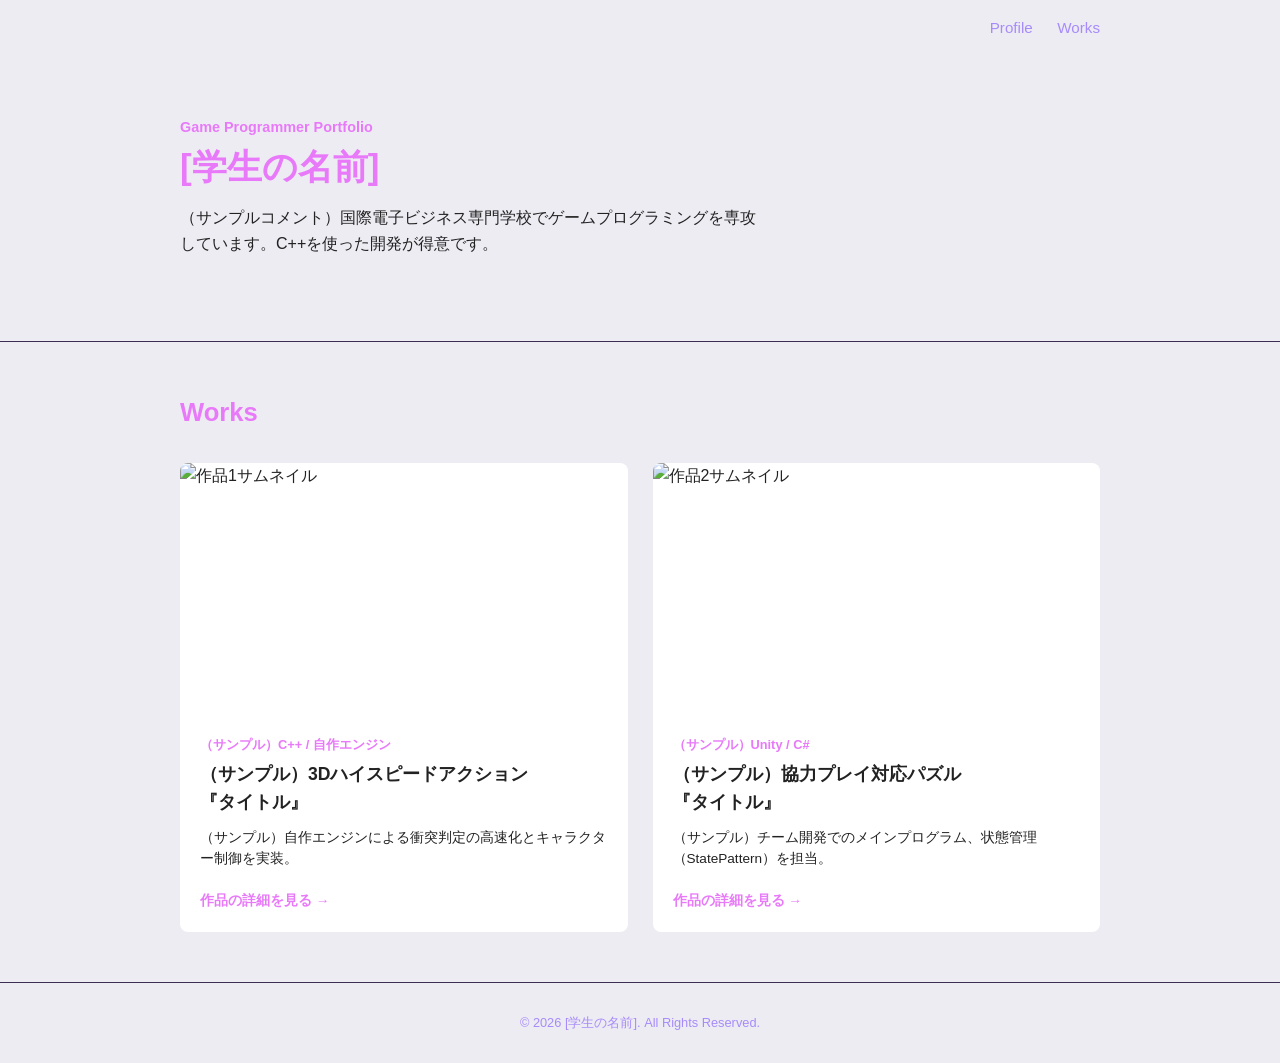
==== index.html @ 6060f46e "Add files via upload" ====
<!DOCTYPE html>
<html lang="ja">
<head>
  <meta charset="UTF-8">
  <meta name="viewport" content="width=device-width, initial-scale=1.0">
  <title>PORTFOLIO | [学生の名前]</title>
  <link rel="stylesheet" href="style.css">
</head>
<body>

  <!-- ヘッダー / 簡易ナビ -->
  <header class="header">
    <div class="container header-inner">
      <nav class="nav">
        <a href="#profile">Profile</a>
        <a href="#works">Works</a>
      </nav>
    </div>
  </header>

  <!-- メインビジュアル / プロフィールへの導線 -->
  <section id="profile" class="hero-section">
    <div class="container">
      <p class="sub-title">Game Programmer Portfolio</p>
      <h2>[学生の名前]</h2>
      <p class="hero-bio">（サンプルコメント）国際電子ビジネス専門学校でゲームプログラミングを専攻<br>しています。C++を使った開発が得意です。</p>
    </div>
  </section>

  <!-- 作品一覧（各作品の個別ページへ飛ばす） -->
  <section id="works" class="section">
    <div class="container">
      <h2>Works</h2>
      <div class="works-grid">

        <!-- 作品1 -->
        <article class="works-card">
          <div class="thumbnail">
            <img src="" alt="作品1サムネイル">
          </div>
          <div class="works-body">
            <span class="tag">（サンプル）C++ / 自作エンジン</span>
            <h3>（サンプル）3Dハイスピードアクション<br>『タイトル』</h3>
            <p>（サンプル）自作エンジンによる衝突判定の高速化とキャラクター制御を実装。</p>
            <a href="projects/project1.html" class="btn-link">作品の詳細を見る &rarr;</a>
          </div>
        </article>

        <!-- 作品2 -->
        <article class="works-card">
          <div class="thumbnail">
            <img src="" alt="作品2サムネイル">
          </div>
          <div class="works-body">
            <span class="tag">（サンプル）Unity / C#</span>
            <h3>（サンプル）協力プレイ対応パズル<br>『タイトル』</h3>
            <p>（サンプル）チーム開発でのメインプログラム、状態管理（StatePattern）を担当。</p>

            <a href="projects/project2.html" class="btn-link">作品の詳細を見る &rarr;</a>
          </div>
        </article>

      </div>
    </div>
  </section>

  <footer class="footer">
    <div class="container">
      <p>&copy; 2026 [学生の名前]. All Rights Reserved.</p>
    </div>
  </footer>

</body>
</html>
---- style.css ----
@charset "UTF-8";

/* グローバル変数設定 */
:root {
  --bg-color: #edecf3;      /* 全体の背景色 */
  --card-bg: #ffffff;       /* カードやパネルの背景色 */
  --text-main: #222222;     /* メイン文字色 */
  --text-sub: #a78bfa;      /* サブ文字色 */
  --accent-color: #e879f9;  /* アクセントカラー */
  --border-color: #3b2d54;  /* 枠線・区切り線の色 */
  --max-width: 960px;         /* 画面の最大横幅 */
}

/* CSSの初期化（意図しないずれを防ぐため） */
* {
  box-sizing: border-box;
  margin: 0;
  padding: 0;
}

body {
  font-family: -apple-system, BlinkMacSystemFont, "Segoe UI", Roboto, Arial, sans-serif;
  background-color: var(--bg-color);
  color: var(--text-main);
  line-height: 1.6;
}

.container {
  max-width: var(--max-width);
  margin: 0 auto;
  padding: 0 20px;
}

.container h2 {
 color: var(--accent-color);
}

/* ヘッダー */
.header {
  position: sticky;        /* スクロールしても上部に固定される */
  top: 0;                  /* 画面の一番上 */
  background-color: var(--bg-color); /* 背景色をつけて透け防止 */
  z-index: 100;            /* 他の要素より前面に表示 */
  padding: 15px 0;
}

/* ナビゲーションを右寄せにする */
.nav {
  text-align: right;       /* 右側に寄せる */
}

/* リンク同士の間隔と見た目 */
.nav a {
  color: var(--text-sub);
  text-decoration: none;
  margin-left: 20px;       /* Profile と Works の間に間隔を作る */
  font-size: 0.95rem;
}

.nav a:hover {
  color: var(--accent-color); /* マウスを乗せた時にテーマカラーにする */
}

/* スクロール移動をヌルッとスムーズにするおまじない */
html {
  scroll-behavior: smooth;
}

/* メインビジュアル */
.hero-section {
  padding: 60px 0;
  border-bottom: 1px solid var(--border-color);
}

.sub-title {
  color: var(--accent-color);
  font-size: 0.9rem;
  font-weight: 600;
}

.hero-section h2 {
  font-size: 2.2rem;
  margin-bottom: 10px;
}

.hero-bio {
  color: var(--text-main);
  max-width: 600px;
  margin-bottom: 25px;
}

/* ボタン */
.btn {
  display: inline-block;
  padding: 10px 20px;
  font-size: 0.9rem;
  text-decoration: none;
  border-radius: 6px;
  transition: opacity 0.2s;
}

.btn-primary {
  background-color: var(--accent-color);
  color: #000;
  font-weight: 600;
}

.btn:hover {
  opacity: 0.85;
}

/* セクション */
.section {
  padding: 50px 0;
}

.section h2 {
  font-size: 1.6rem;
  margin-bottom: 30px;
}

/* 作品カードグリッド */
.works-grid {
  display: grid;
  grid-template-columns: repeat(auto-fit, minmax(280px, 1fr));
  gap: 25px;
}

.works-card {
  background-color: var(--card-bg);
  border-radius: 8px;
  overflow: hidden;
  display: flex;
  flex-direction: column;
}

.thumbnail img {
  width: 100%;
  aspect-ratio: 16 / 9;
  object-fit: cover;
  display: block;
}

.works-body {
  padding: 20px;
  display: flex;
  flex-direction: column;
  flex-grow: 1;
}

.tag {
  font-size: 0.8rem;
  color: var(--accent-color);
  font-weight: 600;
}

.works-body h3 {
  font-size: 1.1rem;
  margin: 5px 0 10px;
}

.works-body p {
  color: var(--text-main);
  font-size: 0.85rem;
  margin-bottom: 20px;
  flex-grow: 1;
}

.btn-link {
  color: var(--accent-color);
  text-decoration: none;
  font-size: 0.85rem;
  font-weight: 600;
}

.btn-link:hover {
  text-decoration: underline;
}

.footer {
  padding: 30px 0;
  text-align: center;
  color: var(--text-sub);
  font-size: 0.8rem;
  border-top: 1px solid var(--border-color);
}
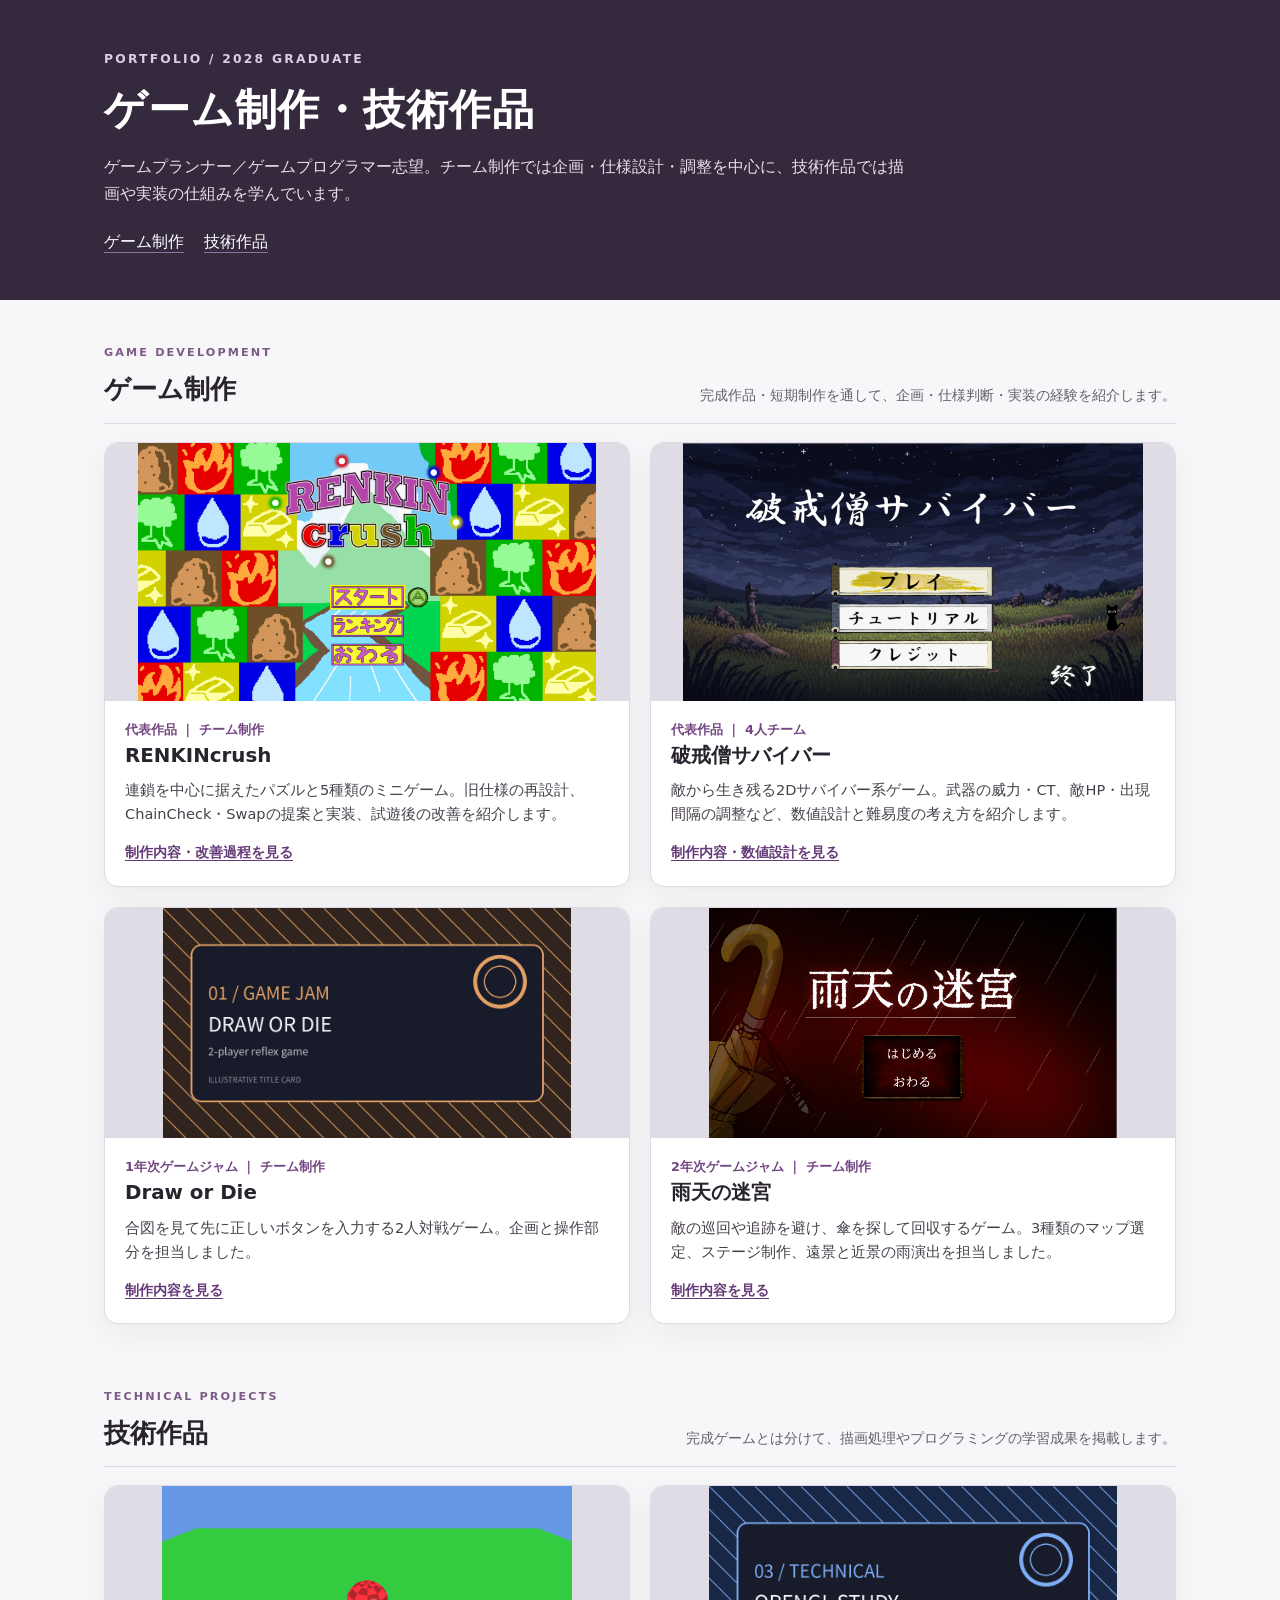
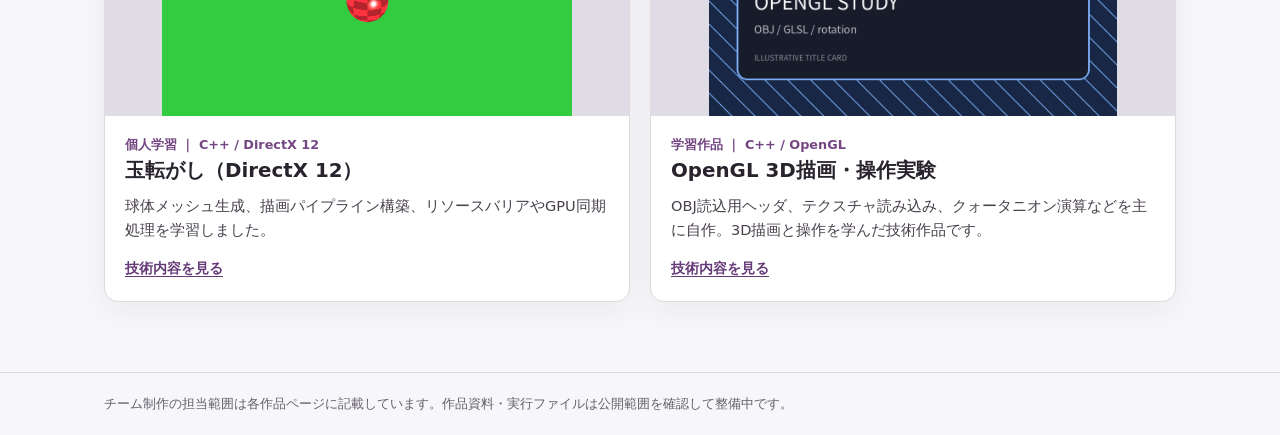
==== commit b0b0805e: "ポートフォリオ更新テスト" ====
--- a/index.html
+++ b/index.html
@@ -1,74 +1,24 @@
-<!DOCTYPE html>
-<html lang="ja">
-<head>
-  <meta charset="UTF-8">
-  <meta name="viewport" content="width=device-width, initial-scale=1.0">
-  <title>PORTFOLIO | [学生の名前]</title>
-  <link rel="stylesheet" href="style.css">
-</head>
-<body>
-
-  <!-- ヘッダー / 簡易ナビ -->
-  <header class="header">
-    <div class="container header-inner">
-      <nav class="nav">
-        <a href="#profile">Profile</a>
-        <a href="#works">Works</a>
-      </nav>
-    </div>
-  </header>
-
-  <!-- メインビジュアル / プロフィールへの導線 -->
-  <section id="profile" class="hero-section">
-    <div class="container">
-      <p class="sub-title">Game Programmer Portfolio</p>
-      <h2>[学生の名前]</h2>
-      <p class="hero-bio">（サンプルコメント）国際電子ビジネス専門学校でゲームプログラミングを専攻<br>しています。C++を使った開発が得意です。</p>
-    </div>
-  </section>
-
-  <!-- 作品一覧（各作品の個別ページへ飛ばす） -->
-  <section id="works" class="section">
-    <div class="container">
-      <h2>Works</h2>
-      <div class="works-grid">
-
-        <!-- 作品1 -->
-        <article class="works-card">
-          <div class="thumbnail">
-            <img src="" alt="作品1サムネイル">
-          </div>
-          <div class="works-body">
-            <span class="tag">（サンプル）C++ / 自作エンジン</span>
-            <h3>（サンプル）3Dハイスピードアクション<br>『タイトル』</h3>
-            <p>（サンプル）自作エンジンによる衝突判定の高速化とキャラクター制御を実装。</p>
-            <a href="projects/project1.html" class="btn-link">作品の詳細を見る &rarr;</a>
-          </div>
-        </article>
-
-        <!-- 作品2 -->
-        <article class="works-card">
-          <div class="thumbnail">
-            <img src="" alt="作品2サムネイル">
-          </div>
-          <div class="works-body">
-            <span class="tag">（サンプル）Unity / C#</span>
-            <h3>（サンプル）協力プレイ対応パズル<br>『タイトル』</h3>
-            <p>（サンプル）チーム開発でのメインプログラム、状態管理（StatePattern）を担当。</p>
-
-            <a href="projects/project2.html" class="btn-link">作品の詳細を見る &rarr;</a>
-          </div>
-        </article>
-
-      </div>
-    </div>
-  </section>
-
-  <footer class="footer">
-    <div class="container">
-      <p>&copy; 2026 [学生の名前]. All Rights Reserved.</p>
-    </div>
-  </footer>
-
-</body>
-</html>+<!DOCTYPE html>
+
+<html lang="ja"><head><meta charset="utf-8"/><meta content="width=device-width,initial-scale=1" name="viewport"/>
+<meta content="ゲーム制作と技術学習のポートフォリオ。企画・仕様改善、数値設計、短期チーム開発、3D描画技術の学習記録。" name="description"/>
+<title>Portfolio | ゲーム制作・技術作品</title><link href="css/toppage.css" rel="stylesheet"/></head>
+<body>
+<header class="hero"><div class="wrap"><p class="kicker">PORTFOLIO / 2028 GRADUATE</p><h1>ゲーム制作・技術作品</h1>
+<p>ゲームプランナー／ゲームプログラマー志望。チーム制作では企画・仕様設計・調整を中心に、技術作品では描画や実装の仕組みを学んでいます。</p>
+<nav aria-label="ページ内リンク" class="nav"><a href="#games">ゲーム制作</a><a href="#technical">技術作品</a></nav></div></header>
+<main class="wrap">
+<section class="section" id="games"><div class="section-head"><div><p class="eyebrow">GAME DEVELOPMENT</p><h2>ゲーム制作</h2></div><p class="section-descr">完成作品・短期制作を通して、企画・仕様判断・実装の経験を紹介します。</p></div>
+<div class="cards">
+<article class="work featured"><a class="visual" href="site/renkincrush.html"><img alt="RENKINcrush タイトル画面" src="images/renkincrush/renkincrush_title.png"/></a><div class="work-body"><p class="meta">代表作品 ｜ チーム制作</p><h3>RENKINcrush</h3><p>連鎖を中心に据えたパズルと5種類のミニゲーム。旧仕様の再設計、ChainCheck・Swapの提案と実装、試遊後の改善を紹介します。</p><a href="site/renkincrush.html">制作内容・改善過程を見る</a></div></article>
+<article class="work featured"><a class="visual" href="site/work2_01.html"><img alt="破戒僧サバイバーの画面" src="images/work2_01/タイトル画面.png"/></a><div class="work-body"><p class="meta">代表作品 ｜ 4人チーム</p><h3>破戒僧サバイバー</h3><p>敵から生き残る2Dサバイバー系ゲーム。武器の威力・CT、敵HP・出現間隔の調整など、数値設計と難易度の考え方を紹介します。</p><a href="site/work2_01.html">制作内容・数値設計を見る</a></div></article>
+<article class="work"><a class="visual" href="site/draw_or_die.html"><img alt="Draw or Die。実際のゲーム画面ではなく作品名を示す仮サムネイル" src="images/placeholders/draw_or_die.png"/></a><div class="work-body"><p class="meta">1年次ゲームジャム ｜ チーム制作</p><h3>Draw or Die</h3><p>合図を見て先に正しいボタンを入力する2人対戦ゲーム。企画と操作部分を担当しました。</p><a href="site/draw_or_die.html">制作内容を見る</a></div></article>
+<article class="work"><a class="visual" href="site/gamejam_teamk.html"><img alt="雨天の迷宮のタイトル画面用画像" src="images/gamejam_teamk/title.png"/></a><div class="work-body"><p class="meta">2年次ゲームジャム ｜ チーム制作</p><h3>雨天の迷宮</h3><p>敵の巡回や追跡を避け、傘を探して回収するゲーム。3種類のマップ選定、ステージ制作、遠景と近景の雨演出を担当しました。</p><a href="site/gamejam_teamk.html">制作内容を見る</a></div></article>
+</div></section>
+<section class="section" id="technical"><div class="section-head"><div><p class="eyebrow">TECHNICAL PROJECTS</p><h2>技術作品</h2></div><p class="section-descr">完成ゲームとは分けて、描画処理やプログラミングの学習成果を掲載します。</p></div>
+<div class="cards">
+<article class="work"><a class="visual" href="site/work2_02.html"><img alt="DirectX 12による玉転がしの実際の画面" src="images/work2_02/玉転がし.png"/></a><div class="work-body"><p class="meta">個人学習 ｜ C++ / DirectX 12</p><h3>玉転がし（DirectX 12）</h3><p>球体メッシュ生成、描画パイプライン構築、リソースバリアやGPU同期処理を学習しました。</p><a href="site/work2_02.html">技術内容を見る</a></div></article>
+<article class="work"><a class="visual" href="site/opengl.html"><img alt="OpenGL学習作品。実際の描画画面ではなく内容を示す仮サムネイル" src="images/placeholders/opengl.png"/></a><div class="work-body"><p class="meta">学習作品 ｜ C++ / OpenGL</p><h3>OpenGL 3D描画・操作実験</h3><p>OBJ読込用ヘッダ、テクスチャ読み込み、クォータニオン演算などを主に自作。3D描画と操作を学んだ技術作品です。</p><a href="site/opengl.html">技術内容を見る</a></div></article>
+</div></section>
+</main><footer class="footer"><div class="wrap">チーム制作の担当範囲は各作品ページに記載しています。作品資料・実行ファイルは公開範囲を確認して整備中です。</div></footer>
+</body></html>
--- a/css/toppage.css
+++ b/css/toppage.css
@@ -0,0 +1,3 @@
+@charset "UTF-8";
+:root{--text:#28232d;--muted:#65606c;--accent:#653a78;--line:#ded9e2;--bg:#f7f6f8;--surface:white;--shadow:0 10px 30px rgba(39,31,47,.055)}
+*{box-sizing:border-box}html{scroll-behavior:smooth}body{margin:0;color:var(--text);background:var(--bg);font-family:system-ui,-apple-system,"Hiragino Kaku Gothic ProN","Yu Gothic",Meiryo,sans-serif;line-height:1.65}a{color:var(--accent)}a:focus-visible{outline:3px solid #b586da;outline-offset:3px}.wrap{max-width:1120px;margin:auto;padding-left:24px;padding-right:24px}.hero{background:#35293d;color:white;padding:49px 0 45px}.kicker{font-size:.77rem;font-weight:700;letter-spacing:.18em;color:#dfcbe8;margin:0 0 6px}.hero h1{font-size:clamp(1.8rem,4vw,2.65rem);letter-spacing:.02em;margin:0 0 9px}.hero p:not(.kicker){max-width:800px;margin:0;color:#e6dfe9}.nav{display:flex;gap:20px;margin-top:22px}.nav a{color:white;text-decoration:underline;text-decoration-color:#8f739c;text-underline-offset:5px}.section{padding-top:44px;padding-bottom:20px;scroll-margin-top:12px}.section-head{display:flex;align-items:end;justify-content:space-between;gap:24px;margin-bottom:18px;border-bottom:1px solid var(--line);padding-bottom:12px}.section-head .eyebrow{font-size:.7rem;font-weight:700;letter-spacing:.19em;color:#7b5a86;margin:0 0 4px}.section-head h2{font-size:1.65rem;margin:0}.section-head .section-descr{font-size:.9rem;color:var(--muted);max-width:490px;margin:0 0 3px}.cards{display:grid;grid-template-columns:repeat(2,minmax(0,1fr));gap:20px}.work{overflow:hidden;background:var(--surface);border:1px solid var(--line);border-radius:14px;box-shadow:var(--shadow)}.visual{display:block;background:#dfdce5;height:230px;overflow:hidden}.visual img{height:100%;width:100%;object-fit:contain;display:block}.featured .visual{height:258px}.work-body{padding:18px 20px 20px}.meta{color:#744783;font-size:.8rem;font-weight:700;margin:0 0 3px}.work h3{font-size:1.24rem;line-height:1.35;margin:0 0 9px}.work-body p:not(.meta){font-size:.91rem;margin:0 0 13px;color:#48414c}.work-body a{font-size:.88rem;font-weight:700;text-underline-offset:3px}.footer{margin-top:50px;padding:20px 0;border-top:1px solid var(--line);font-size:.82rem;color:var(--muted)}@media(max-width:730px){.wrap{padding-left:16px;padding-right:16px}.hero{padding:32px 0 30px}.section{padding-top:35px}.section-head{display:block}.section-head .section-descr{margin-top:10px}.cards{grid-template-columns:1fr;gap:15px}.visual,.featured .visual{height:auto;aspect-ratio:16/9}.work-body{padding:15px 17px 17px}}
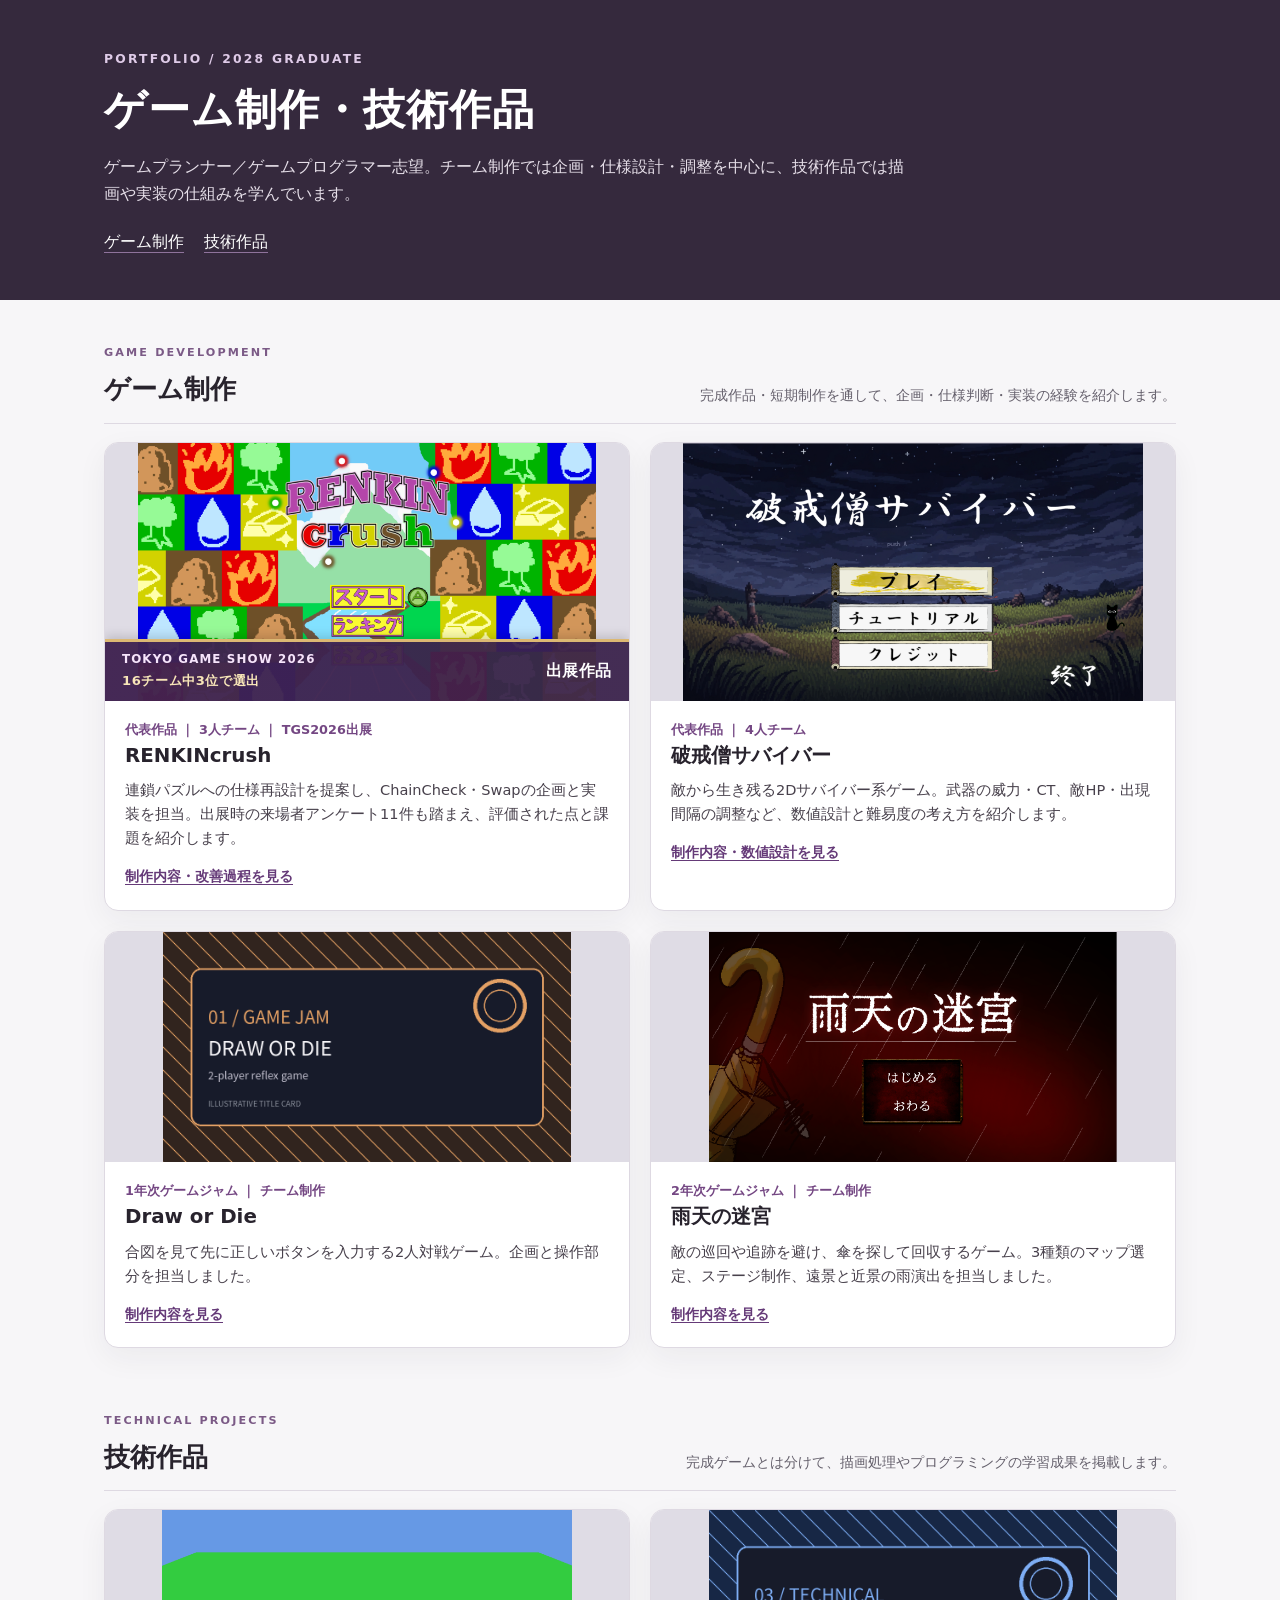
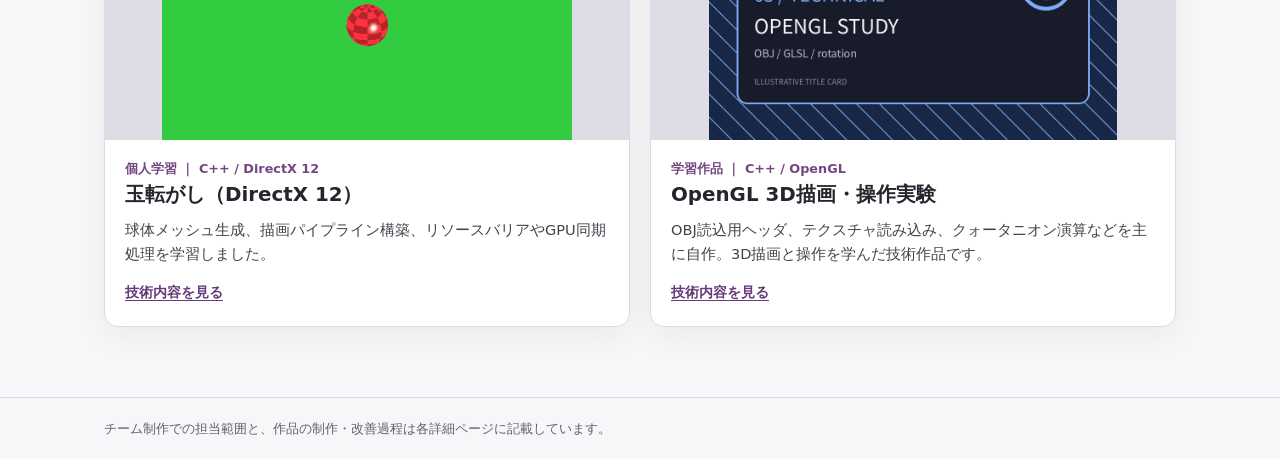
==== commit 6038c610: "更新" ====
--- a/index.html
+++ b/index.html
@@ -10,7 +10,7 @@
 <main class="wrap">
 <section class="section" id="games"><div class="section-head"><div><p class="eyebrow">GAME DEVELOPMENT</p><h2>ゲーム制作</h2></div><p class="section-descr">完成作品・短期制作を通して、企画・仕様判断・実装の経験を紹介します。</p></div>
 <div class="cards">
-<article class="work featured"><a class="visual" href="site/renkincrush.html"><img alt="RENKINcrush タイトル画面" src="images/renkincrush/renkincrush_title.png"/></a><div class="work-body"><p class="meta">代表作品 ｜ チーム制作</p><h3>RENKINcrush</h3><p>連鎖を中心に据えたパズルと5種類のミニゲーム。旧仕様の再設計、ChainCheck・Swapの提案と実装、試遊後の改善を紹介します。</p><a href="site/renkincrush.html">制作内容・改善過程を見る</a></div></article>
+<article class="work featured"><a class="visual" href="site/renkincrush.html"><img alt="RENKINcrush タイトル画面" src="images/renkincrush/renkincrush_title.png"/><span class="tgs-obi"><span class="tgs-obi-en">TOKYO GAME SHOW 2026<small class="tgs-obi-sub">16チーム中3位で選出</small></span><strong>出展作品</strong></span></a><div class="work-body"><p class="meta">代表作品 ｜ 3人チーム ｜ TGS2026出展</p><h3>RENKINcrush</h3><p>連鎖パズルへの仕様再設計を提案し、ChainCheck・Swapの企画と実装を担当。出展時の来場者アンケート11件も踏まえ、評価された点と課題を紹介します。</p><a href="site/renkincrush.html">制作内容・改善過程を見る</a></div></article>
 <article class="work featured"><a class="visual" href="site/work2_01.html"><img alt="破戒僧サバイバーの画面" src="images/work2_01/タイトル画面.png"/></a><div class="work-body"><p class="meta">代表作品 ｜ 4人チーム</p><h3>破戒僧サバイバー</h3><p>敵から生き残る2Dサバイバー系ゲーム。武器の威力・CT、敵HP・出現間隔の調整など、数値設計と難易度の考え方を紹介します。</p><a href="site/work2_01.html">制作内容・数値設計を見る</a></div></article>
 <article class="work"><a class="visual" href="site/draw_or_die.html"><img alt="Draw or Die。実際のゲーム画面ではなく作品名を示す仮サムネイル" src="images/placeholders/draw_or_die.png"/></a><div class="work-body"><p class="meta">1年次ゲームジャム ｜ チーム制作</p><h3>Draw or Die</h3><p>合図を見て先に正しいボタンを入力する2人対戦ゲーム。企画と操作部分を担当しました。</p><a href="site/draw_or_die.html">制作内容を見る</a></div></article>
 <article class="work"><a class="visual" href="site/gamejam_teamk.html"><img alt="雨天の迷宮のタイトル画面用画像" src="images/gamejam_teamk/title.png"/></a><div class="work-body"><p class="meta">2年次ゲームジャム ｜ チーム制作</p><h3>雨天の迷宮</h3><p>敵の巡回や追跡を避け、傘を探して回収するゲーム。3種類のマップ選定、ステージ制作、遠景と近景の雨演出を担当しました。</p><a href="site/gamejam_teamk.html">制作内容を見る</a></div></article>
@@ -20,5 +20,5 @@
 <article class="work"><a class="visual" href="site/work2_02.html"><img alt="DirectX 12による玉転がしの実際の画面" src="images/work2_02/玉転がし.png"/></a><div class="work-body"><p class="meta">個人学習 ｜ C++ / DirectX 12</p><h3>玉転がし（DirectX 12）</h3><p>球体メッシュ生成、描画パイプライン構築、リソースバリアやGPU同期処理を学習しました。</p><a href="site/work2_02.html">技術内容を見る</a></div></article>
 <article class="work"><a class="visual" href="site/opengl.html"><img alt="OpenGL学習作品。実際の描画画面ではなく内容を示す仮サムネイル" src="images/placeholders/opengl.png"/></a><div class="work-body"><p class="meta">学習作品 ｜ C++ / OpenGL</p><h3>OpenGL 3D描画・操作実験</h3><p>OBJ読込用ヘッダ、テクスチャ読み込み、クォータニオン演算などを主に自作。3D描画と操作を学んだ技術作品です。</p><a href="site/opengl.html">技術内容を見る</a></div></article>
 </div></section>
-</main><footer class="footer"><div class="wrap">チーム制作の担当範囲は各作品ページに記載しています。作品資料・実行ファイルは公開範囲を確認して整備中です。</div></footer>
+</main><footer class="footer"><div class="wrap">チーム制作での担当範囲と、作品の制作・改善過程は各詳細ページに記載しています。</div></footer>
 </body></html>
--- a/css/toppage.css
+++ b/css/toppage.css
@@ -1,3 +1,15 @@
 @charset "UTF-8";
 :root{--text:#28232d;--muted:#65606c;--accent:#653a78;--line:#ded9e2;--bg:#f7f6f8;--surface:white;--shadow:0 10px 30px rgba(39,31,47,.055)}
 *{box-sizing:border-box}html{scroll-behavior:smooth}body{margin:0;color:var(--text);background:var(--bg);font-family:system-ui,-apple-system,"Hiragino Kaku Gothic ProN","Yu Gothic",Meiryo,sans-serif;line-height:1.65}a{color:var(--accent)}a:focus-visible{outline:3px solid #b586da;outline-offset:3px}.wrap{max-width:1120px;margin:auto;padding-left:24px;padding-right:24px}.hero{background:#35293d;color:white;padding:49px 0 45px}.kicker{font-size:.77rem;font-weight:700;letter-spacing:.18em;color:#dfcbe8;margin:0 0 6px}.hero h1{font-size:clamp(1.8rem,4vw,2.65rem);letter-spacing:.02em;margin:0 0 9px}.hero p:not(.kicker){max-width:800px;margin:0;color:#e6dfe9}.nav{display:flex;gap:20px;margin-top:22px}.nav a{color:white;text-decoration:underline;text-decoration-color:#8f739c;text-underline-offset:5px}.section{padding-top:44px;padding-bottom:20px;scroll-margin-top:12px}.section-head{display:flex;align-items:end;justify-content:space-between;gap:24px;margin-bottom:18px;border-bottom:1px solid var(--line);padding-bottom:12px}.section-head .eyebrow{font-size:.7rem;font-weight:700;letter-spacing:.19em;color:#7b5a86;margin:0 0 4px}.section-head h2{font-size:1.65rem;margin:0}.section-head .section-descr{font-size:.9rem;color:var(--muted);max-width:490px;margin:0 0 3px}.cards{display:grid;grid-template-columns:repeat(2,minmax(0,1fr));gap:20px}.work{overflow:hidden;background:var(--surface);border:1px solid var(--line);border-radius:14px;box-shadow:var(--shadow)}.visual{display:block;background:#dfdce5;height:230px;overflow:hidden}.visual img{height:100%;width:100%;object-fit:contain;display:block}.featured .visual{height:258px}.work-body{padding:18px 20px 20px}.meta{color:#744783;font-size:.8rem;font-weight:700;margin:0 0 3px}.work h3{font-size:1.24rem;line-height:1.35;margin:0 0 9px}.work-body p:not(.meta){font-size:.91rem;margin:0 0 13px;color:#48414c}.work-body a{font-size:.88rem;font-weight:700;text-underline-offset:3px}.footer{margin-top:50px;padding:20px 0;border-top:1px solid var(--line);font-size:.82rem;color:var(--muted)}@media(max-width:730px){.wrap{padding-left:16px;padding-right:16px}.hero{padding:32px 0 30px}.section{padding-top:35px}.section-head{display:block}.section-head .section-descr{margin-top:10px}.cards{grid-template-columns:1fr;gap:15px}.visual,.featured .visual{height:auto;aspect-ratio:16/9}.work-body{padding:15px 17px 17px}}
+
+/* TGS 2026 exhibit band: label is an event credit, not an award */
+.visual{position:relative}
+.tgs-obi{position:absolute;left:0;right:0;bottom:0;z-index:2;display:flex;align-items:center;justify-content:space-between;gap:12px;background:linear-gradient(90deg,rgba(64,35,81,.97),rgba(58,34,75,.94));color:#fff;border-top:3px solid #dcb873;padding:10px 17px 11px;box-shadow:0 -3px 10px rgba(0,0,0,.15);line-height:1.3}
+.tgs-obi-en{font-size:.74rem;letter-spacing:.095em;font-weight:700;color:#f6e4fb}
+.tgs-obi strong{font-size:.97rem;white-space:nowrap;letter-spacing:.04em}
+@media(max-width:470px){.tgs-obi{gap:6px;padding:7px 11px 8px}.tgs-obi-en{font-size:.58rem;letter-spacing:.04em}.tgs-obi strong{font-size:.76rem}}
+
+/* v14: concise screening fact inside the book-style TGS exhibition band */
+.tgs-obi-en{display:block}
+.tgs-obi-sub{display:block;font-size:.82rem;letter-spacing:.045em;margin-top:5px;color:#f8e6b8;font-weight:650}
+@media(max-width:470px){.tgs-obi-sub{font-size:.69rem;letter-spacing:0;margin-top:3px}.tgs-obi strong{font-size:.75rem}}
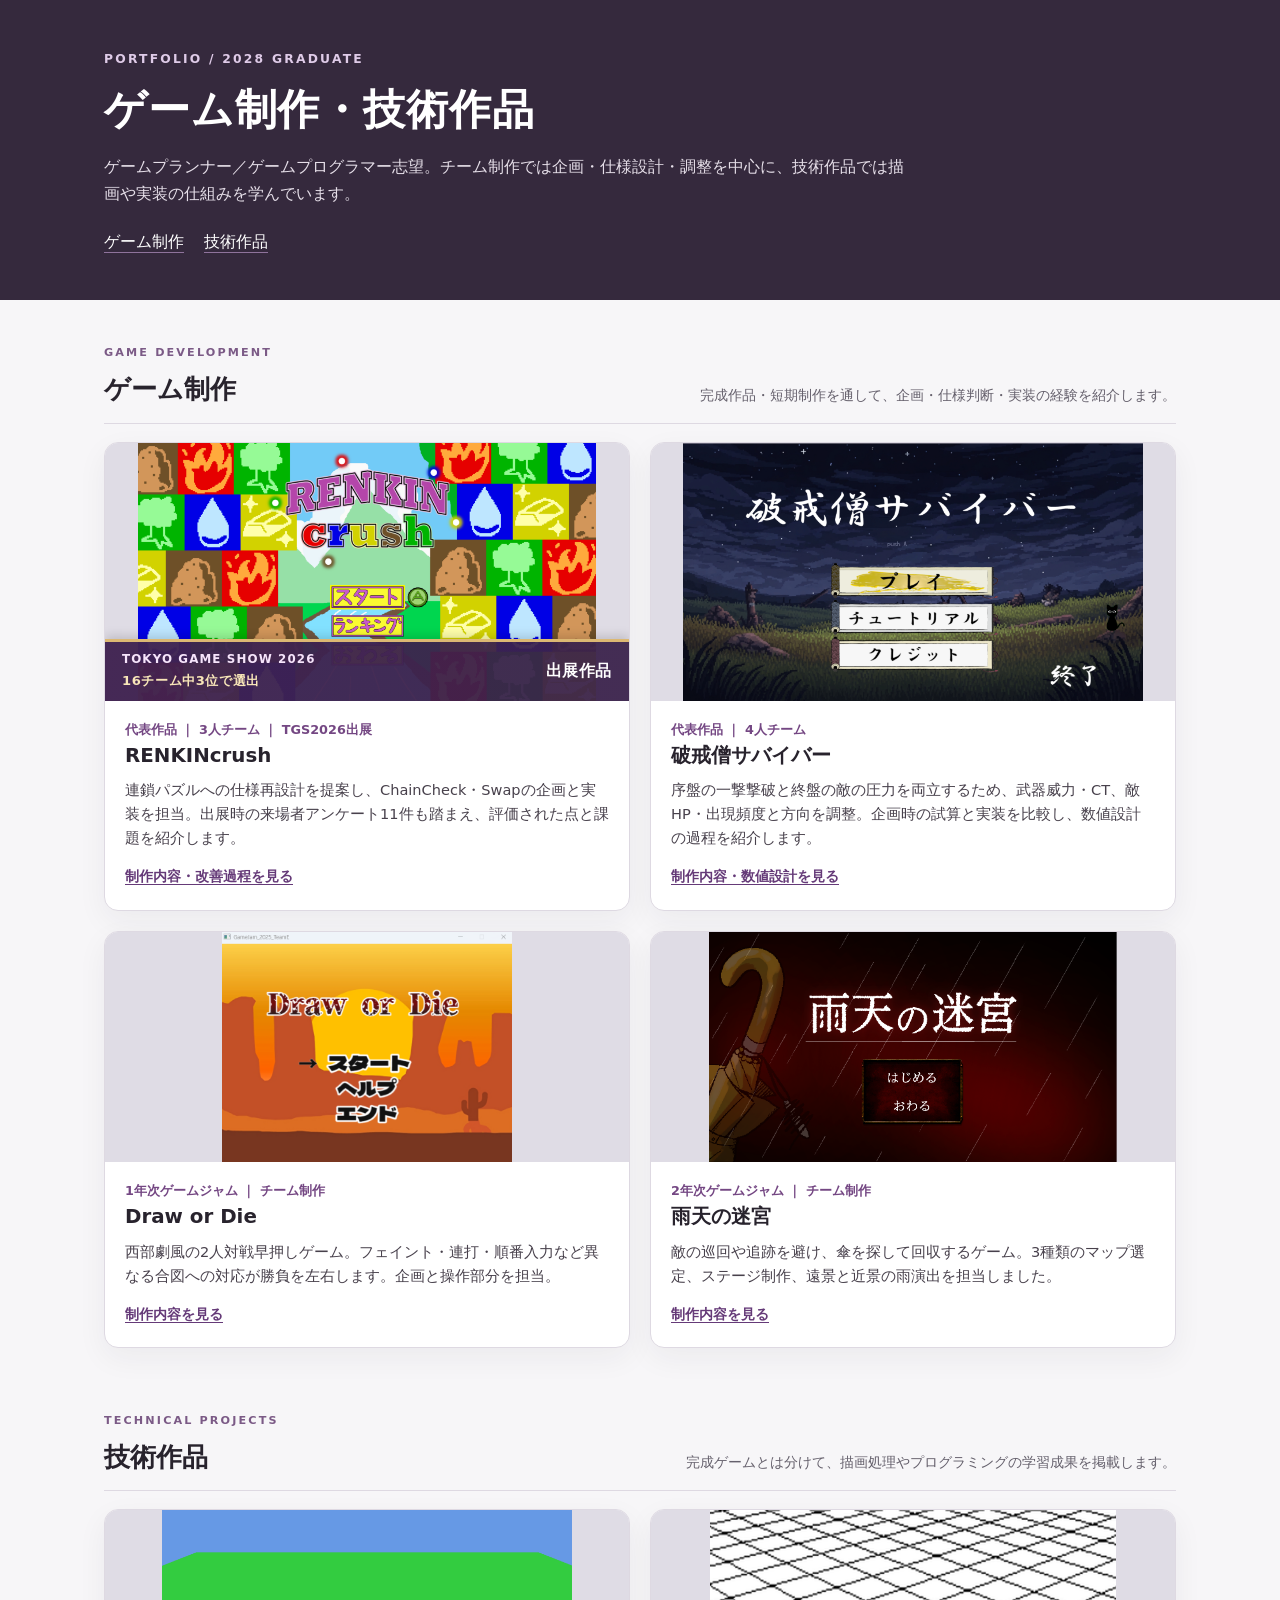
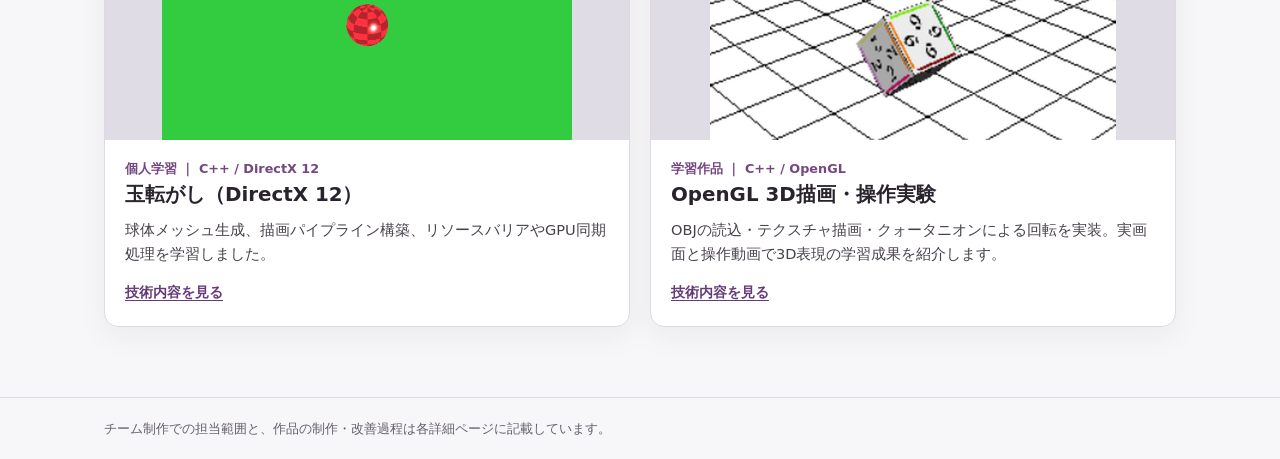
==== commit 787831ce: "更新" ====
--- a/index.html
+++ b/index.html
@@ -11,14 +11,14 @@
 <section class="section" id="games"><div class="section-head"><div><p class="eyebrow">GAME DEVELOPMENT</p><h2>ゲーム制作</h2></div><p class="section-descr">完成作品・短期制作を通して、企画・仕様判断・実装の経験を紹介します。</p></div>
 <div class="cards">
 <article class="work featured"><a class="visual" href="site/renkincrush.html"><img alt="RENKINcrush タイトル画面" src="images/renkincrush/renkincrush_title.png"/><span class="tgs-obi"><span class="tgs-obi-en">TOKYO GAME SHOW 2026<small class="tgs-obi-sub">16チーム中3位で選出</small></span><strong>出展作品</strong></span></a><div class="work-body"><p class="meta">代表作品 ｜ 3人チーム ｜ TGS2026出展</p><h3>RENKINcrush</h3><p>連鎖パズルへの仕様再設計を提案し、ChainCheck・Swapの企画と実装を担当。出展時の来場者アンケート11件も踏まえ、評価された点と課題を紹介します。</p><a href="site/renkincrush.html">制作内容・改善過程を見る</a></div></article>
-<article class="work featured"><a class="visual" href="site/work2_01.html"><img alt="破戒僧サバイバーの画面" src="images/work2_01/タイトル画面.png"/></a><div class="work-body"><p class="meta">代表作品 ｜ 4人チーム</p><h3>破戒僧サバイバー</h3><p>敵から生き残る2Dサバイバー系ゲーム。武器の威力・CT、敵HP・出現間隔の調整など、数値設計と難易度の考え方を紹介します。</p><a href="site/work2_01.html">制作内容・数値設計を見る</a></div></article>
-<article class="work"><a class="visual" href="site/draw_or_die.html"><img alt="Draw or Die。実際のゲーム画面ではなく作品名を示す仮サムネイル" src="images/placeholders/draw_or_die.png"/></a><div class="work-body"><p class="meta">1年次ゲームジャム ｜ チーム制作</p><h3>Draw or Die</h3><p>合図を見て先に正しいボタンを入力する2人対戦ゲーム。企画と操作部分を担当しました。</p><a href="site/draw_or_die.html">制作内容を見る</a></div></article>
+<article class="work featured"><a class="visual" href="site/work2_01.html"><img alt="破戒僧サバイバーの画面" src="images/work2_01/タイトル画面.png"/></a><div class="work-body"><p class="meta">代表作品 ｜ 4人チーム</p><h3>破戒僧サバイバー</h3><p>序盤の一撃撃破と終盤の敵の圧力を両立するため、武器威力・CT、敵HP・出現頻度と方向を調整。企画時の試算と実装を比較し、数値設計の過程を紹介します。</p><a href="site/work2_01.html">制作内容・数値設計を見る</a></div></article>
+<article class="work"><a class="visual" href="site/draw_or_die.html"><img alt="Draw or Dieの実際のタイトル画面。夕焼けの西部劇風背景に作品名とメニュー" src="images/draw_or_die/title.png"/></a><div class="work-body"><p class="meta">1年次ゲームジャム ｜ チーム制作</p><h3>Draw or Die</h3><p>西部劇風の2人対戦早押しゲーム。フェイント・連打・順番入力など異なる合図への対応が勝負を左右します。企画と操作部分を担当。</p><a href="site/draw_or_die.html">制作内容を見る</a></div></article>
 <article class="work"><a class="visual" href="site/gamejam_teamk.html"><img alt="雨天の迷宮のタイトル画面用画像" src="images/gamejam_teamk/title.png"/></a><div class="work-body"><p class="meta">2年次ゲームジャム ｜ チーム制作</p><h3>雨天の迷宮</h3><p>敵の巡回や追跡を避け、傘を探して回収するゲーム。3種類のマップ選定、ステージ制作、遠景と近景の雨演出を担当しました。</p><a href="site/gamejam_teamk.html">制作内容を見る</a></div></article>
 </div></section>
 <section class="section" id="technical"><div class="section-head"><div><p class="eyebrow">TECHNICAL PROJECTS</p><h2>技術作品</h2></div><p class="section-descr">完成ゲームとは分けて、描画処理やプログラミングの学習成果を掲載します。</p></div>
 <div class="cards">
 <article class="work"><a class="visual" href="site/work2_02.html"><img alt="DirectX 12による玉転がしの実際の画面" src="images/work2_02/玉転がし.png"/></a><div class="work-body"><p class="meta">個人学習 ｜ C++ / DirectX 12</p><h3>玉転がし（DirectX 12）</h3><p>球体メッシュ生成、描画パイプライン構築、リソースバリアやGPU同期処理を学習しました。</p><a href="site/work2_02.html">技術内容を見る</a></div></article>
-<article class="work"><a class="visual" href="site/opengl.html"><img alt="OpenGL学習作品。実際の描画画面ではなく内容を示す仮サムネイル" src="images/placeholders/opengl.png"/></a><div class="work-body"><p class="meta">学習作品 ｜ C++ / OpenGL</p><h3>OpenGL 3D描画・操作実験</h3><p>OBJ読込用ヘッダ、テクスチャ読み込み、クォータニオン演算などを主に自作。3D描画と操作を学んだ技術作品です。</p><a href="site/opengl.html">技術内容を見る</a></div></article>
+<article class="work"><a class="visual" href="site/opengl.html"><img alt="OpenGLの実行画面。格子状の床と数字のある立方体を描画" src="images/opengl/opengl_card.png"/></a><div class="work-body"><p class="meta">学習作品 ｜ C++ / OpenGL</p><h3>OpenGL 3D描画・操作実験</h3><p>OBJの読込・テクスチャ描画・クォータニオンによる回転を実装。実画面と操作動画で3D表現の学習成果を紹介します。</p><a href="site/opengl.html">技術内容を見る</a></div></article>
 </div></section>
 </main><footer class="footer"><div class="wrap">チーム制作での担当範囲と、作品の制作・改善過程は各詳細ページに記載しています。</div></footer>
 </body></html>
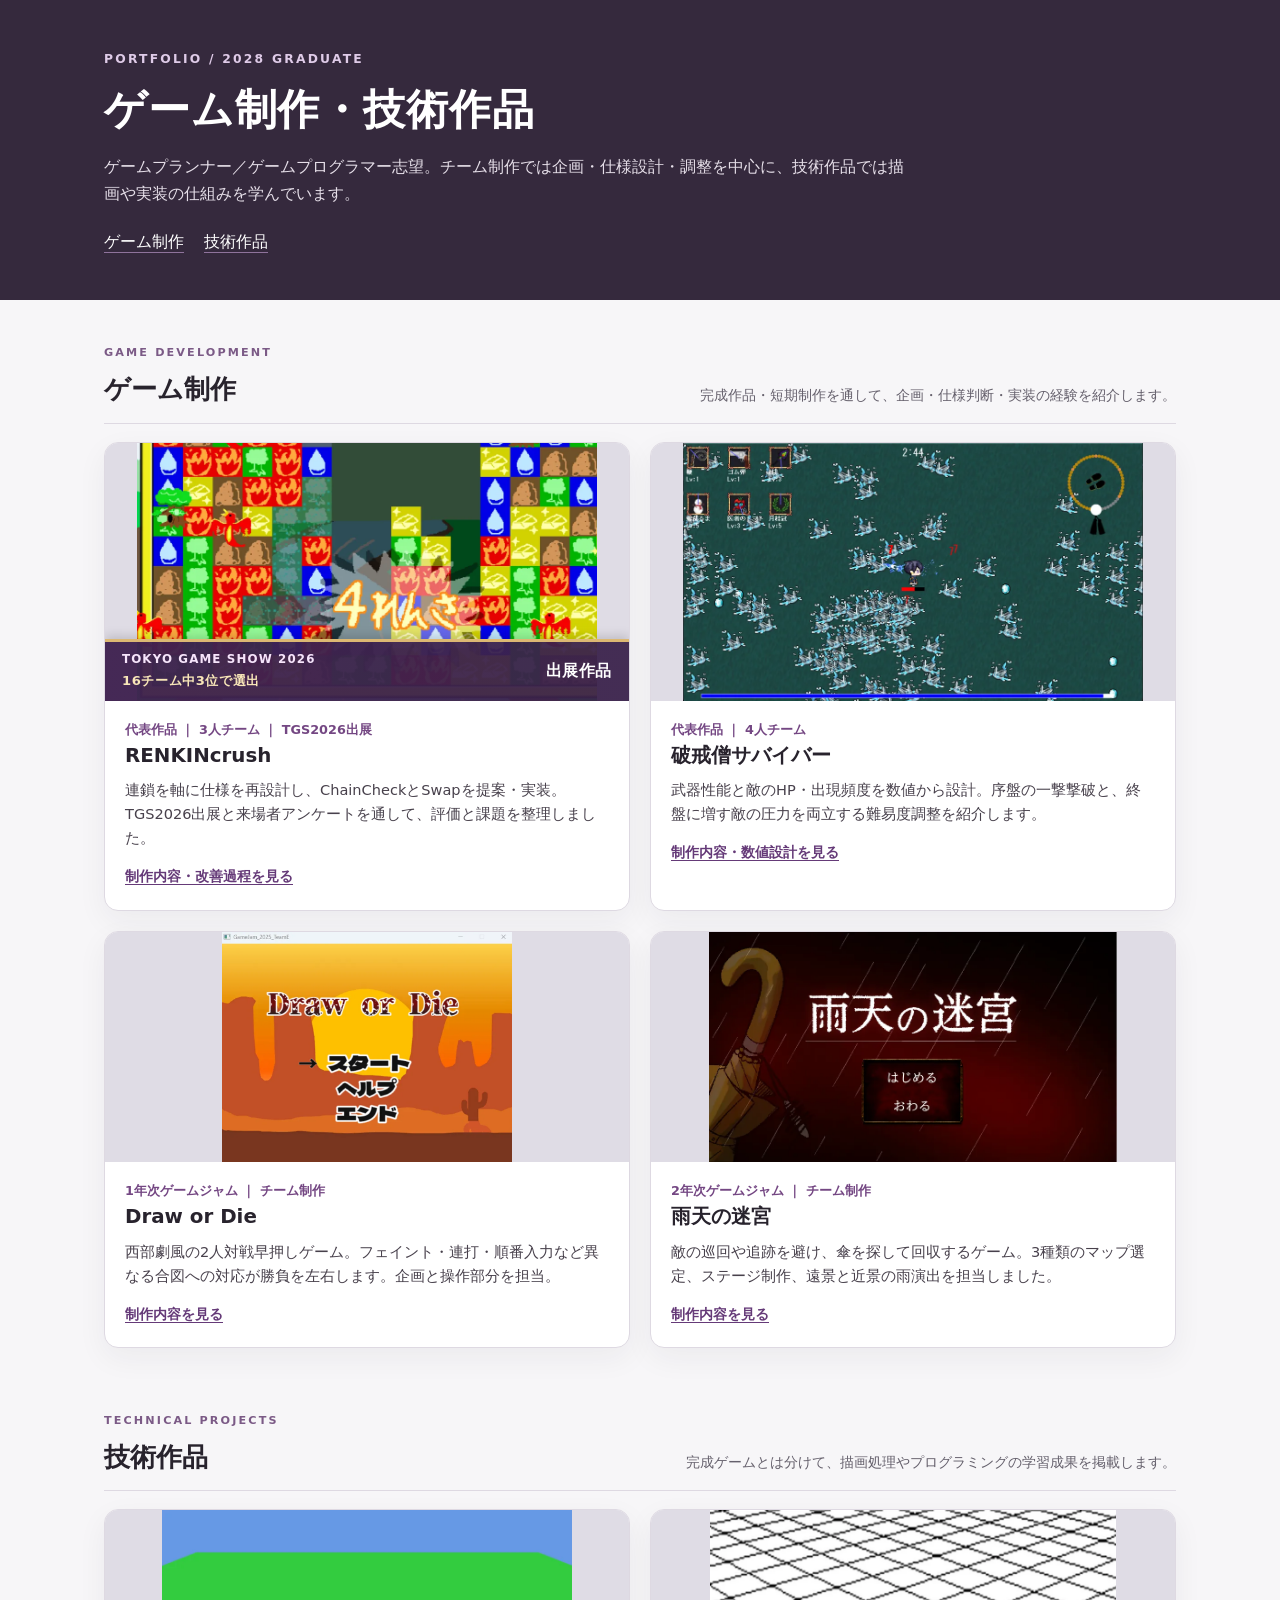
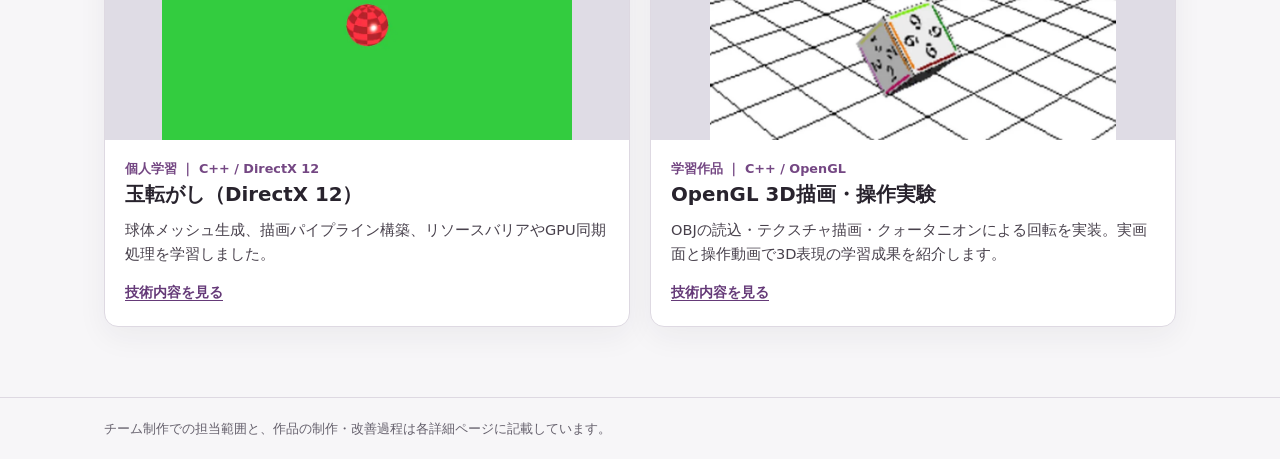
==== commit de9617d3: "更新" ====
--- a/index.html
+++ b/index.html
@@ -10,15 +10,15 @@
 <main class="wrap">
 <section class="section" id="games"><div class="section-head"><div><p class="eyebrow">GAME DEVELOPMENT</p><h2>ゲーム制作</h2></div><p class="section-descr">完成作品・短期制作を通して、企画・仕様判断・実装の経験を紹介します。</p></div>
 <div class="cards">
-<article class="work featured"><a class="visual" href="site/renkincrush.html"><img alt="RENKINcrush タイトル画面" src="images/renkincrush/renkincrush_title.png"/><span class="tgs-obi"><span class="tgs-obi-en">TOKYO GAME SHOW 2026<small class="tgs-obi-sub">16チーム中3位で選出</small></span><strong>出展作品</strong></span></a><div class="work-body"><p class="meta">代表作品 ｜ 3人チーム ｜ TGS2026出展</p><h3>RENKINcrush</h3><p>連鎖パズルへの仕様再設計を提案し、ChainCheck・Swapの企画と実装を担当。出展時の来場者アンケート11件も踏まえ、評価された点と課題を紹介します。</p><a href="site/renkincrush.html">制作内容・改善過程を見る</a></div></article>
-<article class="work featured"><a class="visual" href="site/work2_01.html"><img alt="破戒僧サバイバーの画面" src="images/work2_01/タイトル画面.png"/></a><div class="work-body"><p class="meta">代表作品 ｜ 4人チーム</p><h3>破戒僧サバイバー</h3><p>序盤の一撃撃破と終盤の敵の圧力を両立するため、武器威力・CT、敵HP・出現頻度と方向を調整。企画時の試算と実装を比較し、数値設計の過程を紹介します。</p><a href="site/work2_01.html">制作内容・数値設計を見る</a></div></article>
-<article class="work"><a class="visual" href="site/draw_or_die.html"><img alt="Draw or Dieの実際のタイトル画面。夕焼けの西部劇風背景に作品名とメニュー" src="images/draw_or_die/title.png"/></a><div class="work-body"><p class="meta">1年次ゲームジャム ｜ チーム制作</p><h3>Draw or Die</h3><p>西部劇風の2人対戦早押しゲーム。フェイント・連打・順番入力など異なる合図への対応が勝負を左右します。企画と操作部分を担当。</p><a href="site/draw_or_die.html">制作内容を見る</a></div></article>
-<article class="work"><a class="visual" href="site/gamejam_teamk.html"><img alt="雨天の迷宮のタイトル画面用画像" src="images/gamejam_teamk/title.png"/></a><div class="work-body"><p class="meta">2年次ゲームジャム ｜ チーム制作</p><h3>雨天の迷宮</h3><p>敵の巡回や追跡を避け、傘を探して回収するゲーム。3種類のマップ選定、ステージ制作、遠景と近景の雨演出を担当しました。</p><a href="site/gamejam_teamk.html">制作内容を見る</a></div></article>
+<article class="work featured"><a class="visual" href="site/renkincrush.html"><img alt="RENKINcrushのプレイ画面。連鎖が発生し、盤面中央に4連鎖の演出が表示されている" decoding="async" fetchpriority="high" src="images/thumbnails/renkincrush_gameplay.webp"/><span class="tgs-obi"><span class="tgs-obi-en">TOKYO GAME SHOW 2026<small class="tgs-obi-sub">16チーム中3位で選出</small></span><strong>出展作品</strong></span></a><div class="work-body"><p class="meta">代表作品 ｜ 3人チーム ｜ TGS2026出展</p><h3>RENKINcrush</h3><p>連鎖を軸に仕様を再設計し、ChainCheckとSwapを提案・実装。TGS2026出展と来場者アンケートを通して、評価と課題を整理しました。</p><a href="site/renkincrush.html">制作内容・改善過程を見る</a></div></article>
+<article class="work featured"><a class="visual" href="site/work2_01.html"><img alt="破戒僧サバイバーのプレイ画面。多数の敵が周囲に出現し、プレイヤーが自動攻撃で応戦している" decoding="async" fetchpriority="high" src="images/thumbnails/survivor_gameplay.webp"/></a><div class="work-body"><p class="meta">代表作品 ｜ 4人チーム</p><h3>破戒僧サバイバー</h3><p>武器性能と敵のHP・出現頻度を数値から設計。序盤の一撃撃破と、終盤に増す敵の圧力を両立する難易度調整を紹介します。</p><a href="site/work2_01.html">制作内容・数値設計を見る</a></div></article>
+<article class="work"><a class="visual" href="site/draw_or_die.html"><img alt="Draw or Dieの実際のタイトル画面。夕焼けの西部劇風背景に作品名とメニュー" decoding="async" loading="lazy" src="images/thumbnails/draw_or_die_title.webp"/></a><div class="work-body"><p class="meta">1年次ゲームジャム ｜ チーム制作</p><h3>Draw or Die</h3><p>西部劇風の2人対戦早押しゲーム。フェイント・連打・順番入力など異なる合図への対応が勝負を左右します。企画と操作部分を担当。</p><a href="site/draw_or_die.html">制作内容を見る</a></div></article>
+<article class="work"><a class="visual" href="site/gamejam_teamk.html"><img alt="雨天の迷宮のタイトル画面用画像" decoding="async" loading="lazy" src="images/thumbnails/gamejam_teamk_title.webp"/></a><div class="work-body"><p class="meta">2年次ゲームジャム ｜ チーム制作</p><h3>雨天の迷宮</h3><p>敵の巡回や追跡を避け、傘を探して回収するゲーム。3種類のマップ選定、ステージ制作、遠景と近景の雨演出を担当しました。</p><a href="site/gamejam_teamk.html">制作内容を見る</a></div></article>
 </div></section>
 <section class="section" id="technical"><div class="section-head"><div><p class="eyebrow">TECHNICAL PROJECTS</p><h2>技術作品</h2></div><p class="section-descr">完成ゲームとは分けて、描画処理やプログラミングの学習成果を掲載します。</p></div>
 <div class="cards">
-<article class="work"><a class="visual" href="site/work2_02.html"><img alt="DirectX 12による玉転がしの実際の画面" src="images/work2_02/玉転がし.png"/></a><div class="work-body"><p class="meta">個人学習 ｜ C++ / DirectX 12</p><h3>玉転がし（DirectX 12）</h3><p>球体メッシュ生成、描画パイプライン構築、リソースバリアやGPU同期処理を学習しました。</p><a href="site/work2_02.html">技術内容を見る</a></div></article>
-<article class="work"><a class="visual" href="site/opengl.html"><img alt="OpenGLの実行画面。格子状の床と数字のある立方体を描画" src="images/opengl/opengl_card.png"/></a><div class="work-body"><p class="meta">学習作品 ｜ C++ / OpenGL</p><h3>OpenGL 3D描画・操作実験</h3><p>OBJの読込・テクスチャ描画・クォータニオンによる回転を実装。実画面と操作動画で3D表現の学習成果を紹介します。</p><a href="site/opengl.html">技術内容を見る</a></div></article>
+<article class="work"><a class="visual" href="site/work2_02.html"><img alt="DirectX 12による玉転がしの実際の画面" decoding="async" loading="lazy" src="images/thumbnails/dx12_screen.webp"/></a><div class="work-body"><p class="meta">個人学習 ｜ C++ / DirectX 12</p><h3>玉転がし（DirectX 12）</h3><p>球体メッシュ生成、描画パイプライン構築、リソースバリアやGPU同期処理を学習しました。</p><a href="site/work2_02.html">技術内容を見る</a></div></article>
+<article class="work"><a class="visual" href="site/opengl.html"><img alt="OpenGLの実行画面。格子状の床と数字のある立方体を描画" decoding="async" loading="lazy" src="images/thumbnails/opengl_card.webp"/></a><div class="work-body"><p class="meta">学習作品 ｜ C++ / OpenGL</p><h3>OpenGL 3D描画・操作実験</h3><p>OBJの読込・テクスチャ描画・クォータニオンによる回転を実装。実画面と操作動画で3D表現の学習成果を紹介します。</p><a href="site/opengl.html">技術内容を見る</a></div></article>
 </div></section>
 </main><footer class="footer"><div class="wrap">チーム制作での担当範囲と、作品の制作・改善過程は各詳細ページに記載しています。</div></footer>
 </body></html>
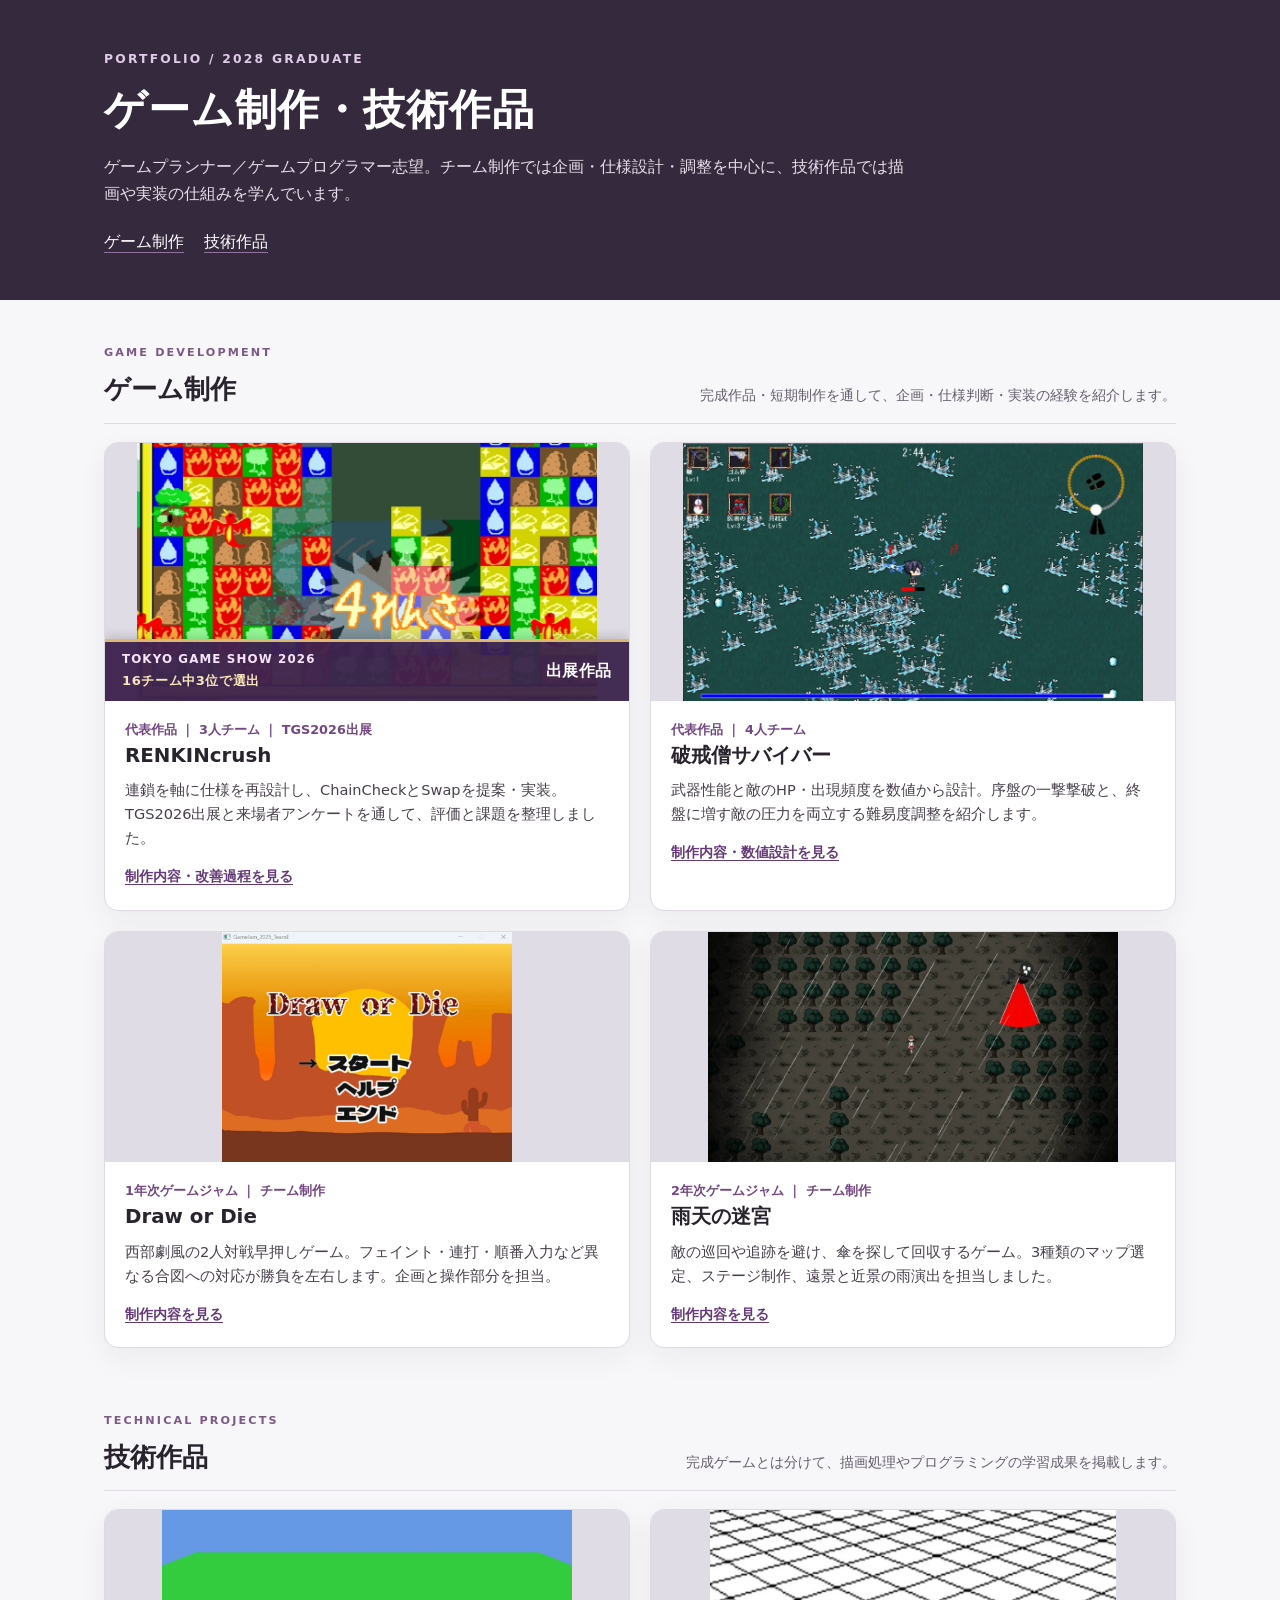
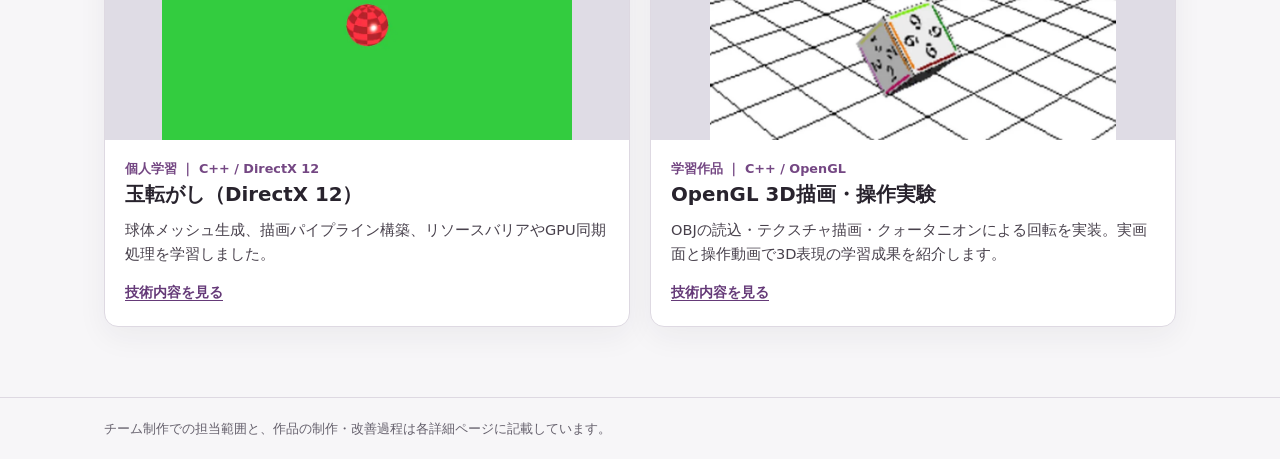
==== commit 2147c0f8: "更新" ====
--- a/index.html
+++ b/index.html
@@ -13,7 +13,7 @@
 <article class="work featured"><a class="visual" href="site/renkincrush.html"><img alt="RENKINcrushのプレイ画面。連鎖が発生し、盤面中央に4連鎖の演出が表示されている" decoding="async" fetchpriority="high" src="images/thumbnails/renkincrush_gameplay.webp"/><span class="tgs-obi"><span class="tgs-obi-en">TOKYO GAME SHOW 2026<small class="tgs-obi-sub">16チーム中3位で選出</small></span><strong>出展作品</strong></span></a><div class="work-body"><p class="meta">代表作品 ｜ 3人チーム ｜ TGS2026出展</p><h3>RENKINcrush</h3><p>連鎖を軸に仕様を再設計し、ChainCheckとSwapを提案・実装。TGS2026出展と来場者アンケートを通して、評価と課題を整理しました。</p><a href="site/renkincrush.html">制作内容・改善過程を見る</a></div></article>
 <article class="work featured"><a class="visual" href="site/work2_01.html"><img alt="破戒僧サバイバーのプレイ画面。多数の敵が周囲に出現し、プレイヤーが自動攻撃で応戦している" decoding="async" fetchpriority="high" src="images/thumbnails/survivor_gameplay.webp"/></a><div class="work-body"><p class="meta">代表作品 ｜ 4人チーム</p><h3>破戒僧サバイバー</h3><p>武器性能と敵のHP・出現頻度を数値から設計。序盤の一撃撃破と、終盤に増す敵の圧力を両立する難易度調整を紹介します。</p><a href="site/work2_01.html">制作内容・数値設計を見る</a></div></article>
 <article class="work"><a class="visual" href="site/draw_or_die.html"><img alt="Draw or Dieの実際のタイトル画面。夕焼けの西部劇風背景に作品名とメニュー" decoding="async" loading="lazy" src="images/thumbnails/draw_or_die_title.webp"/></a><div class="work-body"><p class="meta">1年次ゲームジャム ｜ チーム制作</p><h3>Draw or Die</h3><p>西部劇風の2人対戦早押しゲーム。フェイント・連打・順番入力など異なる合図への対応が勝負を左右します。企画と操作部分を担当。</p><a href="site/draw_or_die.html">制作内容を見る</a></div></article>
-<article class="work"><a class="visual" href="site/gamejam_teamk.html"><img alt="雨天の迷宮のタイトル画面用画像" decoding="async" loading="lazy" src="images/thumbnails/gamejam_teamk_title.webp"/></a><div class="work-body"><p class="meta">2年次ゲームジャム ｜ チーム制作</p><h3>雨天の迷宮</h3><p>敵の巡回や追跡を避け、傘を探して回収するゲーム。3種類のマップ選定、ステージ制作、遠景と近景の雨演出を担当しました。</p><a href="site/gamejam_teamk.html">制作内容を見る</a></div></article>
+<article class="work"><a class="visual" href="site/gamejam_teamk.html"><img alt="雨天の迷宮の実プレイ画面。雨の降る森で主人公と敵が対峙する様子" decoding="async" loading="lazy" src="images/thumbnails/gamejam_teamk_gameplay.webp"/></a><div class="work-body"><p class="meta">2年次ゲームジャム ｜ チーム制作</p><h3>雨天の迷宮</h3><p>敵の巡回や追跡を避け、傘を探して回収するゲーム。3種類のマップ選定、ステージ制作、遠景と近景の雨演出を担当しました。</p><a href="site/gamejam_teamk.html">制作内容を見る</a></div></article>
 </div></section>
 <section class="section" id="technical"><div class="section-head"><div><p class="eyebrow">TECHNICAL PROJECTS</p><h2>技術作品</h2></div><p class="section-descr">完成ゲームとは分けて、描画処理やプログラミングの学習成果を掲載します。</p></div>
 <div class="cards">
